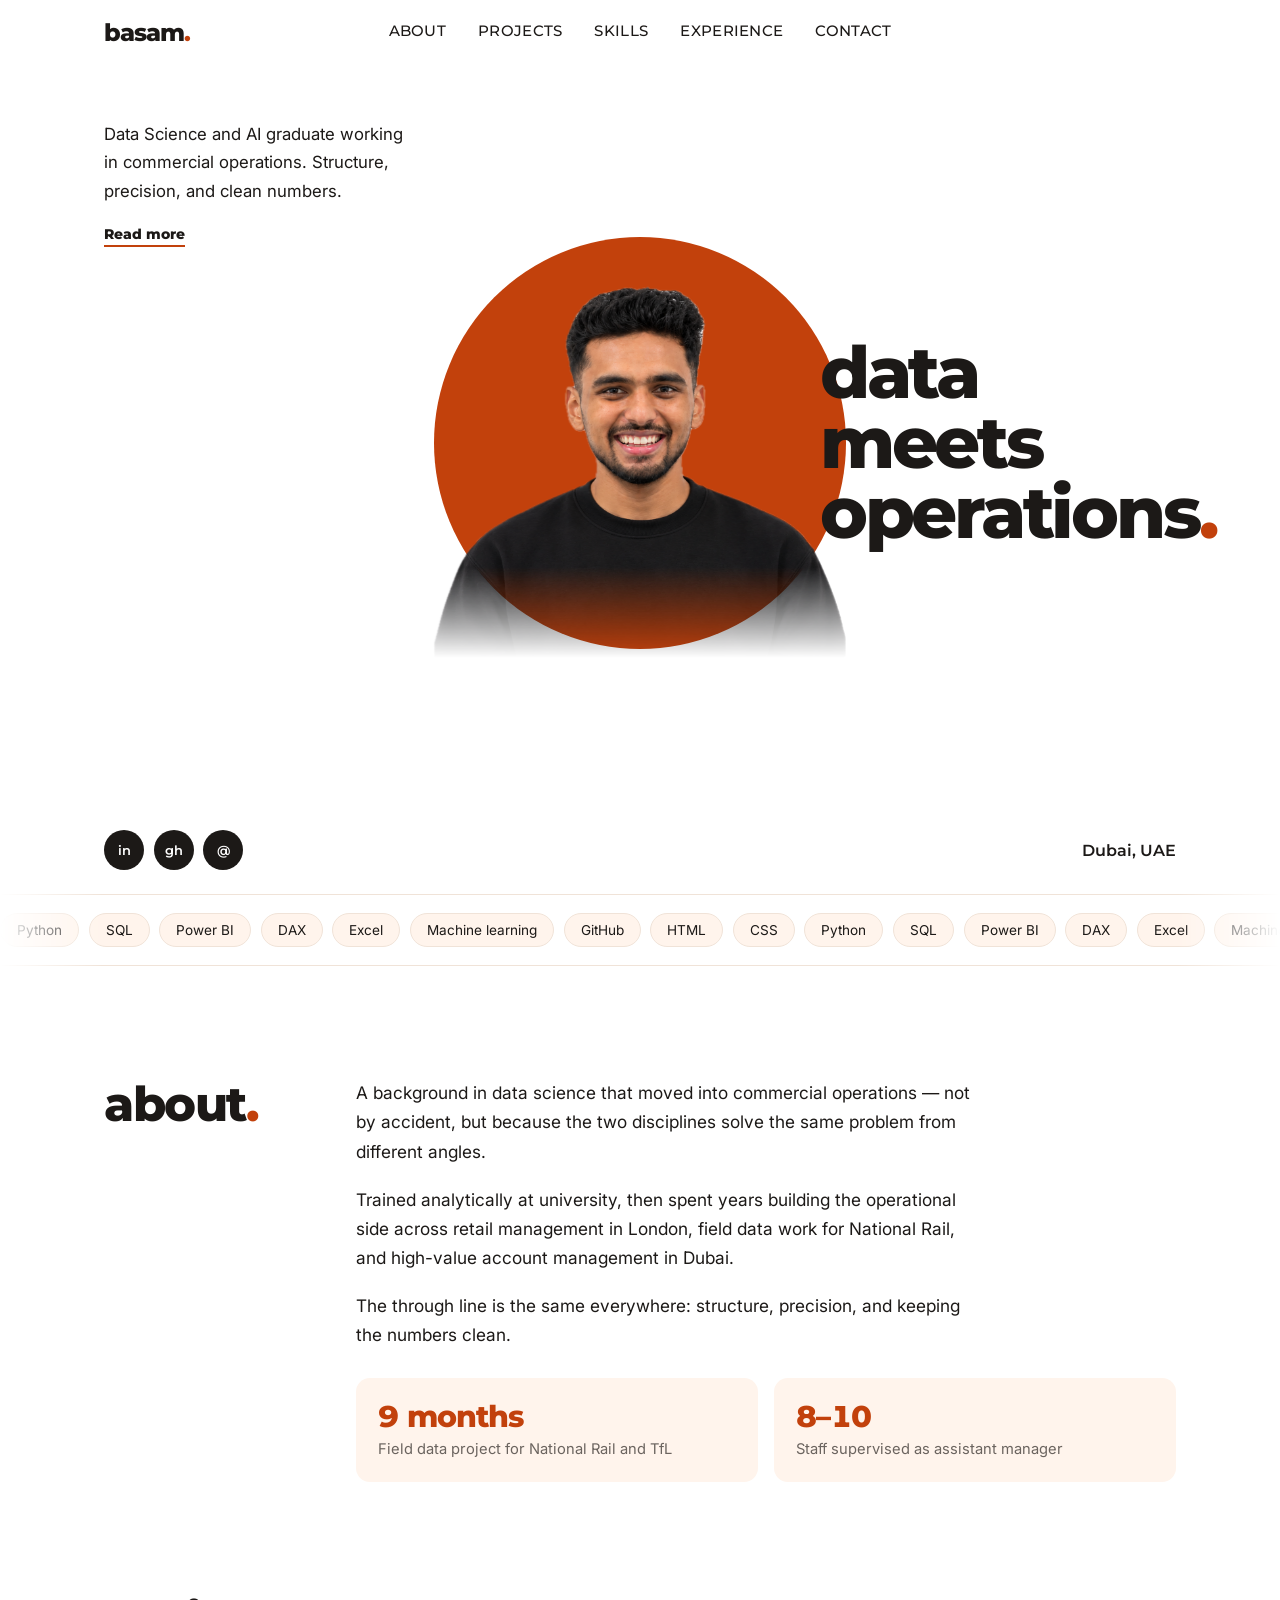
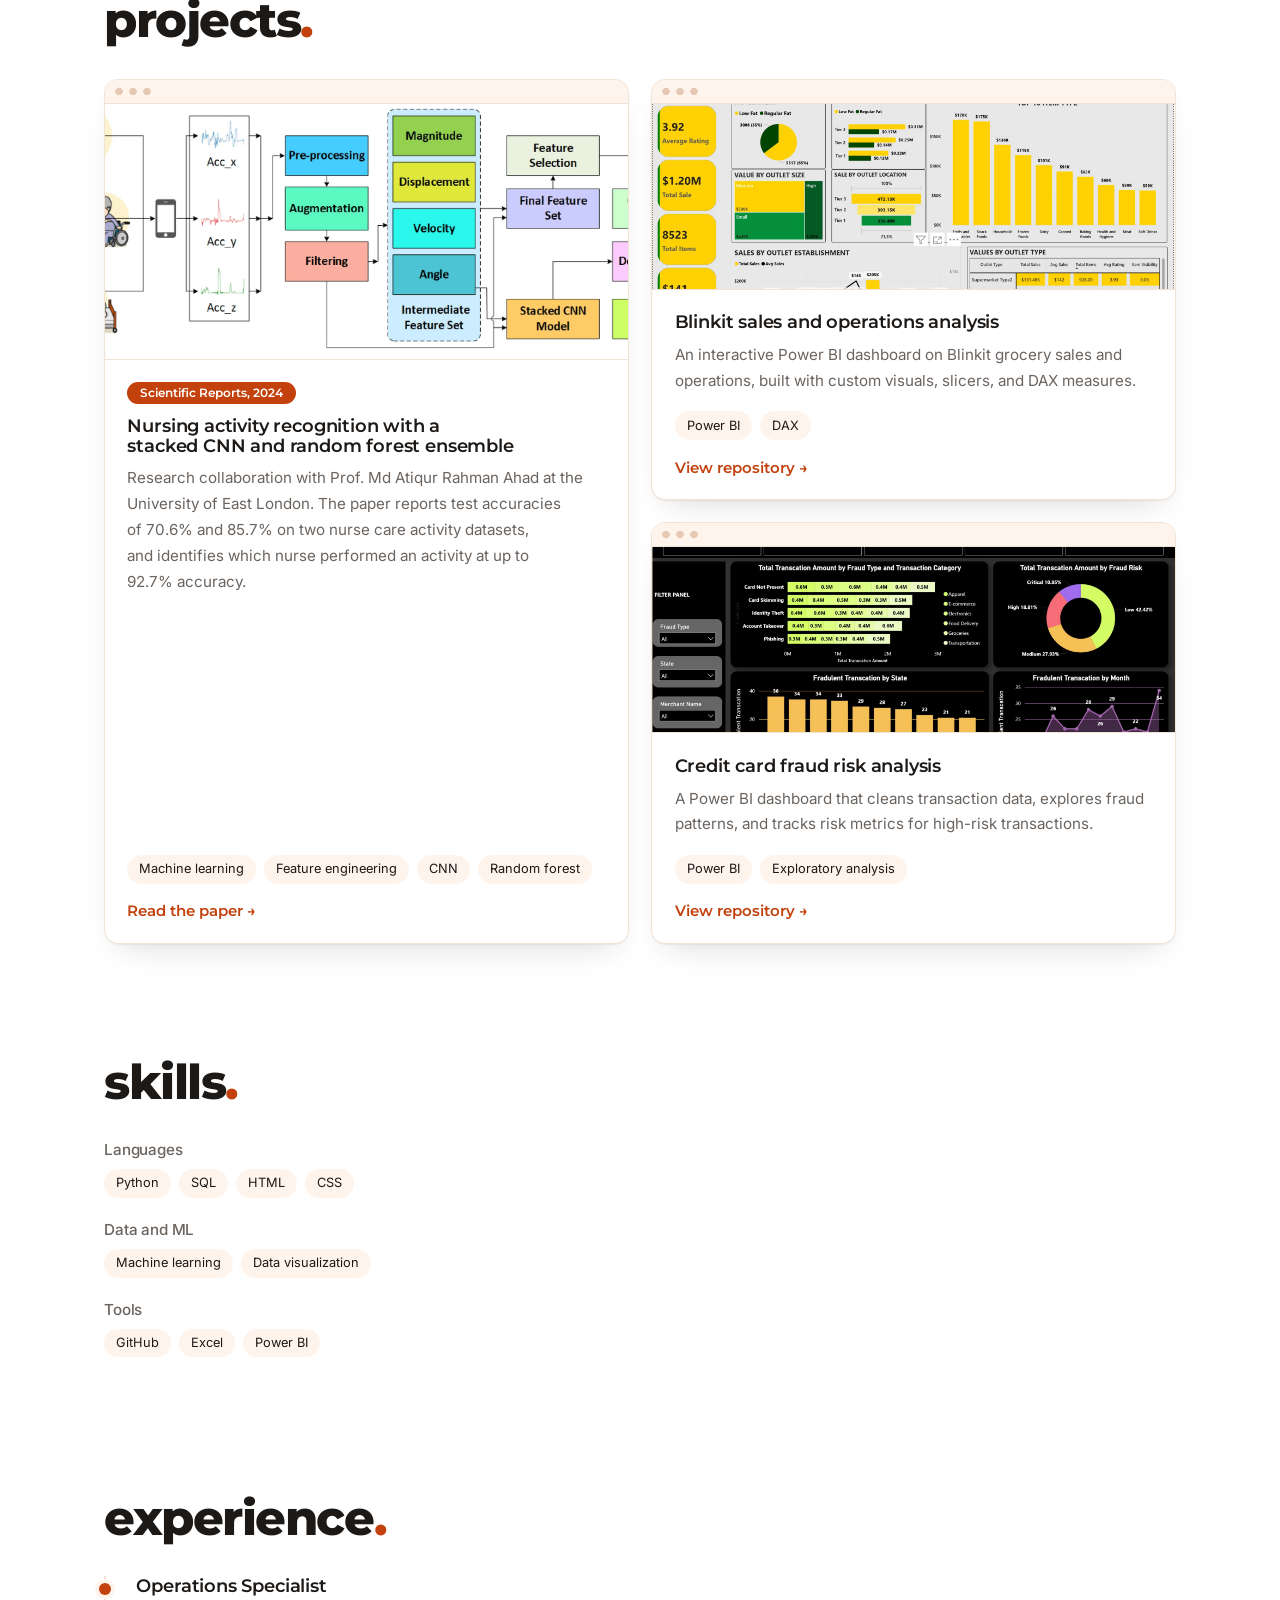
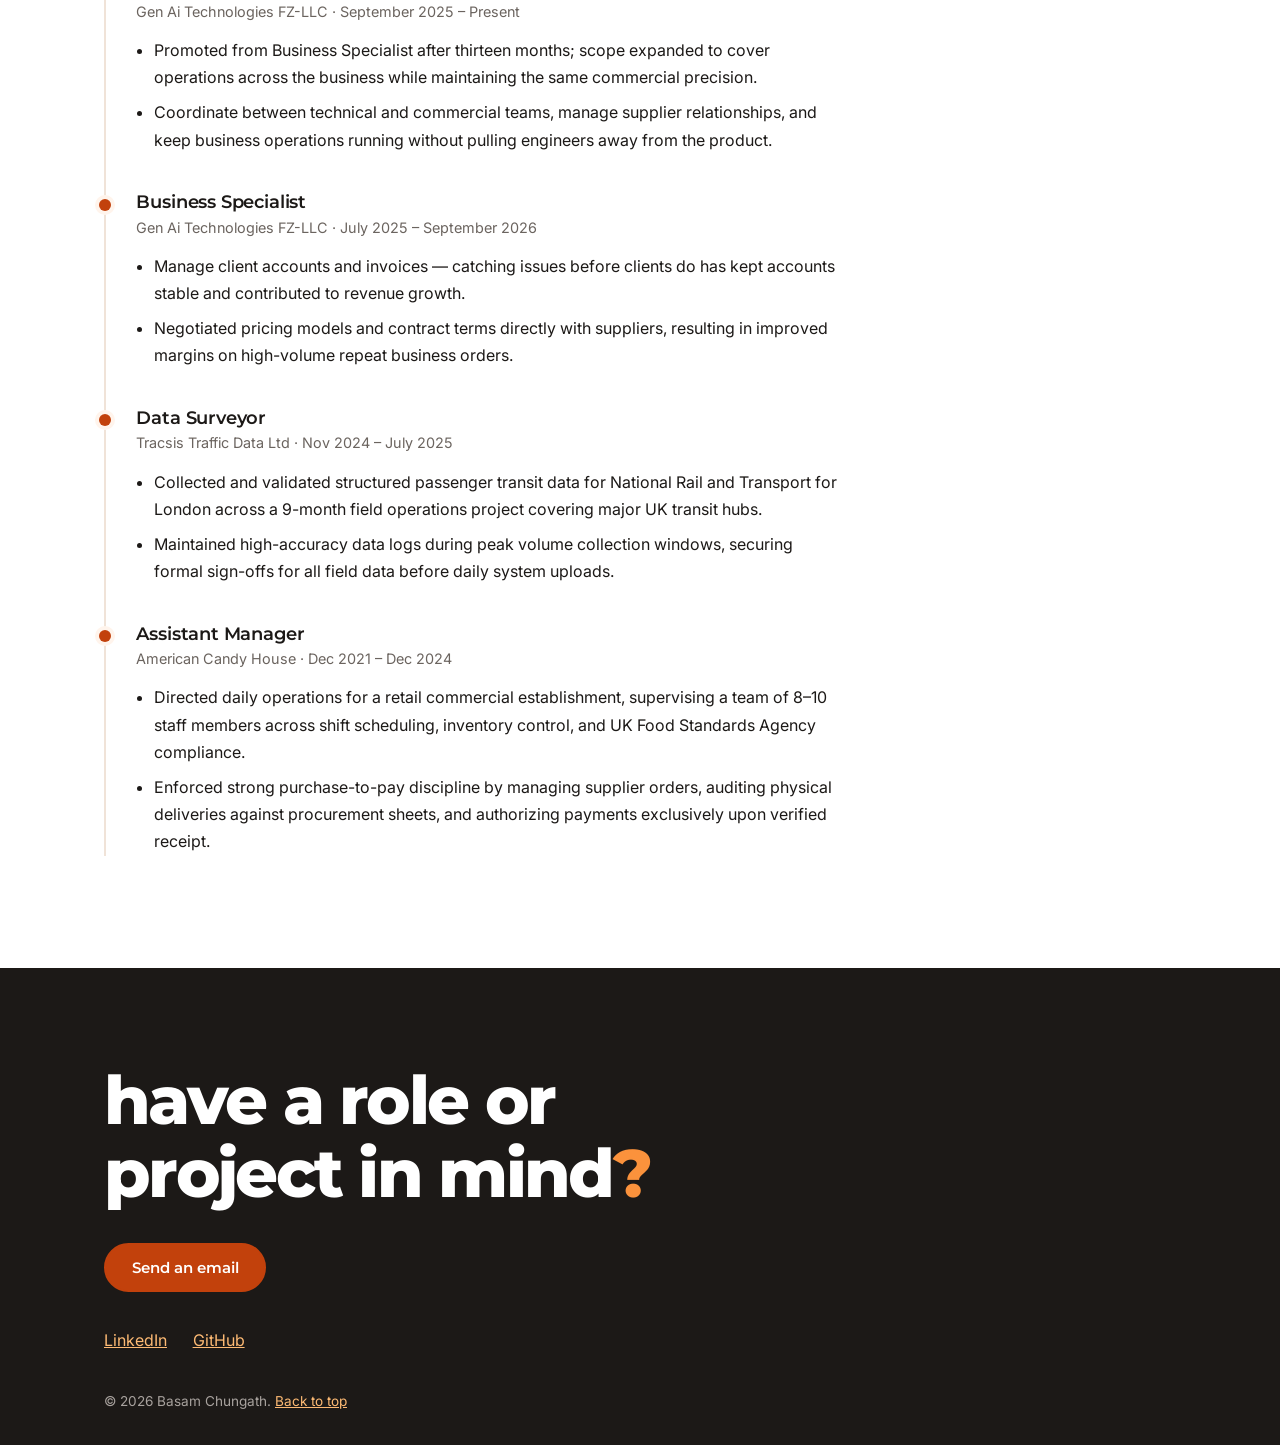
==== index.html @ 7257ae32 "Update stylesheet link from style2.css to style.css" ====
<!DOCTYPE html>
<html lang="en">
<head>
  <meta charset="UTF-8">
  <meta name="viewport" content="width=device-width, initial-scale=1.0">
  <title>Basam Chungath</title>
  <link rel="preconnect" href="https://fonts.googleapis.com">
  <link rel="preconnect" href="https://fonts.gstatic.com" crossorigin>
  <link href="https://fonts.googleapis.com/css2?family=Inter:wght@400;500&family=Montserrat:wght@500;600;800&display=swap" rel="stylesheet">
  <link rel="stylesheet" href="style.css">
</head>
<body>

  <div class="progress" aria-hidden="true"></div>

  <!-- HEADER: wordmark | centred nav | hamburger (mobile only).
       The hidden checkbox is the "menu open" switch, no JavaScript needed. -->
  <header class="nav">
    <div class="container nav-inner">
      <a class="brand" href="#top">basam<span>.</span></a>
      <input type="checkbox" id="menu" class="menu-toggle" aria-label="Toggle menu">
      <label for="menu" class="burger" aria-hidden="true"><span></span></label>
      <nav class="nav-links" aria-label="Main">
        <a href="#about">About</a>
        <a href="#projects">Projects</a>
        <a href="#skills">Skills</a>
        <a href="#experience">Experience</a>
        <a href="#contact">Contact</a>
      </nav>
    </div>
  </header>

  <main id="top">

    <!-- HERO: three columns (copy | portrait on circle | headline) + a footer row -->
    <section class="hero container">
      <div class="hero-copy rise" style="--i:3">
        <p>Data Science and AI graduate working in commercial operations. Structure, precision, and clean numbers.</p>
        <a class="read-more" href="#about">Read more</a>
      </div>

      <div class="stage">
        <div class="circle rise-scale"></div>
        <!-- Needs a PNG with a transparent background for the overlap effect.
             If your photo has a background, add class "boxed" to <figure> instead. -->
        <figure class="portrait rise" style="--i:1"><img src="basam.png" alt="Portrait of Basam Chungath"></figure>
      </div>

      <h1 class="headline rise" style="--i:2">data<br>meets<br>operations<span>.</span></h1>

      <div class="hero-foot">
        <ul class="social" aria-label="Social links">
          <li><a href="#" aria-label="LinkedIn">in</a></li>
          <li><a href="https://github.com/BAZ6335" aria-label="GitHub">gh</a></li>
          <li><a href="mailto:you@example.com" aria-label="Email">@</a></li>
        </ul>
        <p class="place">Dubai, UAE</p>
      </div>
    </section>

    <div class="strip" aria-label="Tools">
      <ul class="strip-track">
        <li>Python</li><li>SQL</li><li>Power BI</li><li>DAX</li><li>Excel</li><li>Machine learning</li><li>GitHub</li><li>HTML</li><li>CSS</li>
        <li aria-hidden="true">Python</li><li aria-hidden="true">SQL</li><li aria-hidden="true">Power BI</li><li aria-hidden="true">DAX</li><li aria-hidden="true">Excel</li><li aria-hidden="true">Machine learning</li><li aria-hidden="true">GitHub</li><li aria-hidden="true">HTML</li><li aria-hidden="true">CSS</li>
      </ul>
    </div>

    <section id="about" class="section container about">
      <h2>about</h2>
      <div>
        <div class="prose">
          <p>A background in data science that moved into commercial operations — not by accident, but because the two disciplines solve the same problem from different angles.</p>
          <p>Trained analytically at university, then spent years building the operational side across retail management in London, field data work for National Rail, and high-value account management in Dubai.</p>
          <p>The through line is the same everywhere: structure, precision, and keeping the numbers clean.</p>
        </div>
        <div class="stats">
          <div class="stat"><strong>9 months</strong><span>Field data project for National Rail and TfL</span></div>
          <div class="stat"><strong>8–10</strong><span>Staff supervised as assistant manager</span></div>
        </div>
      </div>
    </section>

    <section id="projects" class="section container">
      <h2>projects</h2>
      <div class="bento">

        <article class="card card-feature">
          <figure><img src="study.png" alt="Figure from the nursing activity recognition paper"></figure>
          <div class="card-body">
            <p class="badge">Scientific Reports, 2024</p>
            <h3>Nursing activity recognition with a stacked CNN and random forest ensemble</h3>
            <p>Research collaboration with Prof. Md Atiqur Rahman Ahad at the University of East London. The paper reports test accuracies of 70.6% and 85.7% on two nurse care activity datasets, and identifies which nurse performed an activity at up to 92.7% accuracy.</p>
            <!-- ADD YOUR ROLE HERE as one factual sentence. -->
            <ul class="tags"><li>Machine learning</li><li>Feature engineering</li><li>CNN</li><li>Random forest</li></ul>
            <a class="card-link" href="https://www.nature.com/articles/s41598-024-81228-x">Read the paper</a>
          </div>
        </article>

        <article class="card">
          <figure><img src="blinkitdata.jpeg" alt="Blinkit sales and operations dashboard in Power BI"></figure>
          <div class="card-body">
            <h3>Blinkit sales and operations analysis</h3>
            <p>An interactive Power BI dashboard on Blinkit grocery sales and operations, built with custom visuals, slicers, and DAX measures.</p>
            <!-- ADD ONE REAL FINDING here. -->
            <ul class="tags"><li>Power BI</li><li>DAX</li></ul>
            <a class="card-link" href="https://github.com/BAZ6335/Blinkit-Sales-and-Operation-Analysis">View repository</a>
          </div>
        </article>

        <article class="card">
          <figure><img src="Creditcard.jpeg" alt="Credit card fraud dashboard in Power BI"></figure>
          <div class="card-body">
            <h3>Credit card fraud risk analysis</h3>
            <p>A Power BI dashboard that cleans transaction data, explores fraud patterns, and tracks risk metrics for high-risk transactions.</p>
            <!-- ADD ONE REAL FINDING here. -->
            <ul class="tags"><li>Power BI</li><li>Exploratory analysis</li></ul>
            <a class="card-link" href="https://github.com/BAZ6335/Credit-Card-Fraud-Analysis-">View repository</a>
          </div>
        </article>

      </div>
    </section>

    <section id="skills" class="section container">
      <h2>skills</h2>
      <div class="skill-group"><h3>Languages</h3><ul class="tags"><li>Python</li><li>SQL</li><li>HTML</li><li>CSS</li></ul></div>
      <div class="skill-group"><h3>Data and ML</h3><ul class="tags"><li>Machine learning</li><li>Data visualization</li></ul></div>
      <div class="skill-group"><h3>Tools</h3><ul class="tags"><li>GitHub</li><li>Excel</li><li>Power BI</li></ul></div>
    </section>

    <section id="experience" class="section container">
      <h2>experience</h2>
      <div class="timeline">
        <article class="job">
          <h3>Operations Specialist</h3>
          <p class="job-meta">Gen Ai Technologies FZ-LLC · September 2025 – Present</p>
          <ul>
            <li>Promoted from Business Specialist after thirteen months; scope expanded to cover operations across the business while maintaining the same commercial precision.</li>
            <li>Coordinate between technical and commercial teams, manage supplier relationships, and keep business operations running without pulling engineers away from the product.</li>
          </ul>
        </article>
        <article class="job">
          <h3>Business Specialist</h3>
          <p class="job-meta">Gen Ai Technologies FZ-LLC · July 2025 – September 2026</p>
          <ul>
            <li>Manage client accounts and invoices — catching issues before clients do has kept accounts stable and contributed to revenue growth.</li>
            <li>Negotiated pricing models and contract terms directly with suppliers, resulting in improved margins on high-volume repeat business orders.</li>
          </ul>
        </article>
        <article class="job">
          <h3>Data Surveyor</h3>
          <p class="job-meta">Tracsis Traffic Data Ltd · Nov 2024 – July 2025</p>
          <ul>
            <li>Collected and validated structured passenger transit data for National Rail and Transport for London across a 9-month field operations project covering major UK transit hubs.</li>
            <li>Maintained high-accuracy data logs during peak volume collection windows, securing formal sign-offs for all field data before daily system uploads.</li>
          </ul>
        </article>
        <article class="job">
          <h3>Assistant Manager</h3>
          <p class="job-meta">American Candy House · Dec 2021 – Dec 2024</p>
          <ul>
            <li>Directed daily operations for a retail commercial establishment, supervising a team of 8–10 staff members across shift scheduling, inventory control, and UK Food Standards Agency compliance.</li>
            <li>Enforced strong purchase-to-pay discipline by managing supplier orders, auditing physical deliveries against procurement sheets, and authorizing payments exclusively upon verified receipt.</li>
          </ul>
        </article>
      </div>
    </section>

  </main>

  <footer id="contact" class="footer">
    <div class="container">
      <h2 class="cta">have a role or project in mind<span>?</span></h2>
      <a class="btn btn-filled" href="mailto:you@example.com">Send an email</a>
      <ul class="contact-links">
        <li><a href="#">LinkedIn</a></li>
        <li><a href="https://github.com/BAZ6335">GitHub</a></li>
      </ul>
      <p class="copyright">© 2026 Basam Chungath. <a href="#top">Back to top</a></p>
    </div>
  </footer>

</body>
</html>
---- style.css ----
/* ============ 1. TOKENS: burnt orange + white + ink ============ */
:root {
  --bg: #FFFFFF;
  --tint: #FFF4EC;            /* soft orange wash for stat cards, frames */
  --text: #1C1917;
  --muted: #6B645F;
  --accent: #C2410C;          /* burnt orange */
  --accent-dark: #9A3412;
  --line: #F0E3D8;

  --font-display: "Montserrat", system-ui, sans-serif;
  --font-body: "Inter", system-ui, sans-serif;
  --radius: 14px;
  --width: 1120px;
  --section: clamp(4rem, 9vw, 7rem);

  /* Two-layer warm shadow: a tight contact shadow + a soft far one, both
     tinted with the ink colour instead of pure black. */
  --shadow: 0 1px 2px rgb(28 25 23 / .06), 0 16px 30px -16px rgb(28 25 23 / .18);
}

/* ============ 2. BASE ============ */
*, *::before, *::after { box-sizing: border-box; }
html { scroll-behavior: smooth; scrollbar-color: var(--accent) var(--bg); accent-color: var(--accent); }
body { margin: 0; background: var(--bg); color: var(--text); font: 1rem/1.7 var(--font-body); -webkit-font-smoothing: antialiased; }
::selection { background: var(--accent); color: #fff; }
img { max-width: 100%; display: block; }
a { color: var(--accent); }
a:hover { color: var(--accent-dark); }
:focus-visible { outline: 2px solid var(--accent); outline-offset: 3px; }
h1, h2, h3 { font-family: var(--font-display); line-height: 1.1; margin: 0; text-wrap: balance; }
p { text-wrap: pretty; }
.container { width: 100%; max-width: var(--width); margin: 0 auto; padding: 0 1.5rem; }
.section { padding-top: var(--section); scroll-margin-top: 60px; }

/* Section titles echo the wordmark: lowercase, heavy, orange full stop */
h2 { font-size: clamp(2rem, 4.5vw, 3rem); font-weight: 800; letter-spacing: -0.03em; text-transform: lowercase; }
h2::after { content: "."; color: var(--accent); }
.section > h2 { margin-bottom: 2rem; }
h3 { font-size: 1.1rem; font-weight: 600; letter-spacing: -0.01em; }

/* ============ 3. HEADER ============ */
.nav { position: sticky; top: 0; z-index: 30; background: rgb(255 255 255 / .9); backdrop-filter: blur(10px); }
.nav-inner { display: grid; grid-template-columns: 1fr auto 1fr; align-items: center; padding-top: 1.1rem; padding-bottom: 1.1rem; }
.brand { font: 800 1.5rem var(--font-display); letter-spacing: -0.04em; color: var(--text); text-decoration: none; justify-self: start; }
.brand span { color: var(--accent); }
.nav-links { grid-column: 2; display: flex; gap: 2rem; }
.nav-links a {
  font: 500 0.95rem var(--font-display); text-transform: uppercase; letter-spacing: 0.02em;
  color: var(--text); text-decoration: none; padding-bottom: 3px;
  /* underline that draws in: a 0-width background grows to 100% on hover */
  background: linear-gradient(var(--accent), var(--accent)) 0 100% / 0 2px no-repeat;
  transition: background-size 0.3s ease, color 0.2s;
}
.nav-links a:hover { background-size: 100% 2px; color: var(--accent); }
.menu-toggle { position: absolute; opacity: 0; pointer-events: none; }
.burger { display: none; justify-self: end; grid-column: 3; width: 28px; height: 20px; cursor: pointer; position: relative; }
.burger span, .burger::before, .burger::after { content: ""; position: absolute; left: 0; width: 100%; height: 3px; background: var(--text); border-radius: 2px; transition: transform 0.25s, opacity 0.25s; }
.burger span { top: 8.5px; } .burger::before { top: 0; } .burger::after { bottom: 0; }
.menu-toggle:checked ~ .burger span { opacity: 0; }
.menu-toggle:checked ~ .burger::before { transform: translateY(8.5px) rotate(45deg); }
.menu-toggle:checked ~ .burger::after { transform: translateY(-8.5px) rotate(-45deg); }
.menu-toggle:focus-visible ~ .burger { outline: 2px solid var(--accent); outline-offset: 4px; }

/* Scroll progress bar (scroll-driven animation, guarded for older browsers) */
.progress { position: fixed; inset: 0 0 auto 0; height: 3px; z-index: 40; background: var(--accent); transform: scaleX(0); transform-origin: left; }
@supports (animation-timeline: scroll()) { .progress { animation: grow linear both; animation-timeline: scroll(root); } }
@keyframes grow { to { transform: scaleX(1); } }

/* ============ 4. HERO (the reference layout) ============ */
.hero {
  display: grid;
  grid-template-columns: minmax(0, 1fr) minmax(0, 1.25fr) minmax(0, 1fr);
  grid-template-rows: 1fr auto;
  align-items: center;
  min-height: calc(100svh - 70px);
  padding-top: 1rem; padding-bottom: 1.5rem;
}
.hero-copy { max-width: 30ch; align-self: start; margin-top: 12%; }
.hero-copy p { margin: 0 0 0.9rem; font-size: 1.05rem; }
.read-more { font: 800 0.9rem var(--font-display); color: var(--text); text-decoration: none; border-bottom: 2px solid var(--accent); padding-bottom: 2px; }
.read-more:hover { color: var(--accent); }

/* The stage holds circle + portrait. aspect-ratio:1 keeps it a perfect square. */
.stage { position: relative; width: 100%; aspect-ratio: 1; align-self: center; z-index: 1; }
.circle { position: absolute; inset: 0; border-radius: 50%; background: var(--accent); }
.portrait { position: absolute; z-index: 3; margin: 0; bottom: -2%; left: 50%; translate: -50% 0; height: 100%; }
.portrait img {
  height: 100%; width: auto; max-width: none; object-fit: contain; object-position: bottom;
  /* fades the flat cut at the shoulders into the page */
  -webkit-mask-image: linear-gradient(#000 78%, transparent);
  mask-image: linear-gradient(#000 78%, transparent);
}
/* Fallback if the photo is not a cut-out: crop it inside the circle instead */
.portrait.boxed { inset: 0; translate: none; height: 100%; bottom: auto; left: 0; border-radius: 50%; overflow: hidden; }
.portrait.boxed img { width: 100%; height: 100%; object-fit: cover; }

/* The headline sits in the third column but is pulled left (negative margin)
   so it overlaps the circle edge, exactly like the reference. */
.headline {
  position: relative; z-index: 2; margin-left: -8%;
  font-size: clamp(2.2rem, 5.6vw, 5.2rem); font-weight: 800; line-height: 0.98;
  letter-spacing: -0.045em; text-transform: lowercase;
}
.headline span { color: var(--accent); }

.hero-foot { grid-column: 1 / -1; display: flex; justify-content: space-between; align-items: center; padding-top: 1.5rem; }
.social { display: flex; gap: 0.6rem; list-style: none; margin: 0; padding: 0; }
.social a {
  display: grid; place-items: center; width: 40px; height: 40px; border-radius: 50%;
  background: var(--text); color: #fff; text-decoration: none; font: 600 0.8rem var(--font-display);
  transition: background 0.2s, transform 0.2s;
}
.social a:hover { background: var(--accent); color: #fff; transform: translateY(-3px); }
.place { margin: 0; font: 600 1rem var(--font-display); }

/* Load sequence: each .rise element fades up in order via --i */
@media (prefers-reduced-motion: no-preference) {
  .rise { animation: rise 0.8s cubic-bezier(.2,.7,.2,1) both; animation-delay: calc(var(--i, 0) * 140ms); }
  .rise-scale { animation: pop 0.9s cubic-bezier(.2,.7,.2,1) both; }
}
@keyframes rise { from { opacity: 0; translate: 0 22px; } to { opacity: 1; translate: 0 0; } }
@keyframes pop { from { opacity: 0; scale: 0.85; } to { opacity: 1; scale: 1; } }
/* The portrait keeps its own centring (translate), so it needs a variant */
.portrait.rise { animation-name: rise-portrait; }
.portrait.boxed.rise { animation-name: rise; }   /* boxed mode is not centred with translate */
@keyframes rise-portrait { from { opacity: 0; translate: -50% 28px; } to { opacity: 1; translate: -50% 0; } }
/* Depth on scroll: circle and portrait drift at different speeds */
@supports (animation-timeline: scroll()) {
  @media (prefers-reduced-motion: no-preference) {
    .circle { animation: pop 0.9s both, drift-slow linear both; animation-timeline: auto, scroll(root); animation-range: normal, 0 70vh; }
  }
}
@keyframes drift-slow { to { transform: translateY(60px) scale(0.94); } }

/* ============ 5. BUTTONS ============ */
.btn { display: inline-block; padding: 0.8rem 1.6rem; border-radius: 999px; border: 2px solid var(--accent); font: 600 0.95rem var(--font-display); text-decoration: none; transition: background 0.2s, color 0.2s, transform 0.15s; }
.btn:active { transform: translateY(1px); }
.btn-filled { background: var(--accent); color: #fff; }
.btn-filled:hover { background: var(--accent-dark); border-color: var(--accent-dark); color: #fff; }

/* ============ 6. TOOLS STRIP ============ */
.strip { overflow: hidden; border-block: 1px solid var(--line); padding: 1.1rem 0; mask-image: linear-gradient(90deg, transparent, #000 8%, #000 92%, transparent); }
.strip-track { display: flex; gap: 0.6rem; width: max-content; margin: 0; padding: 0; list-style: none; }
.strip-track li { white-space: nowrap; font-size: 0.85rem; padding: 0.3rem 1rem; border: 1px solid var(--line); border-radius: 999px; background: var(--tint); }
@media (prefers-reduced-motion: no-preference) {
  .strip-track { animation: marquee 32s linear infinite; }
  .strip:hover .strip-track { animation-play-state: paused; }
}
@keyframes marquee { to { transform: translateX(calc(-50% - 0.3rem)); } }

/* ============ 7. ABOUT ============ */
.about { display: grid; grid-template-columns: 220px minmax(0, 1fr); gap: 2rem; }
.about > h2 { position: sticky; top: 90px; align-self: start; margin: 0; }
.prose { max-width: 62ch; }
.prose p { margin: 0 0 1.15rem; font-size: 1.08rem; }
.stats { display: flex; gap: 1rem; flex-wrap: wrap; margin-top: 1.75rem; }
.stat { flex: 1 1 210px; background: var(--tint); border-radius: var(--radius); padding: 1.25rem 1.4rem; }
.stat strong { display: block; font: 800 1.9rem var(--font-display); letter-spacing: -0.03em; color: var(--accent); font-variant-numeric: tabular-nums; }
.stat span { color: var(--muted); font-size: 0.92rem; }

/* ============ 8. PROJECTS ============ */
.bento { display: grid; grid-template-columns: repeat(2, minmax(0, 1fr)); gap: 1.4rem; perspective: 1100px; }
.card-feature { grid-row: span 2; }
.card {
  background: #fff; border: 1px solid var(--line); border-radius: var(--radius); overflow: hidden; box-shadow: var(--shadow);
  display: flex; flex-direction: column;
  transition: transform 0.4s cubic-bezier(.2,.7,.2,1), box-shadow 0.4s;
}
/* perspective on .bento makes this rotation read as real depth */
.card:hover { transform: translateY(-6px) rotateX(3deg) rotateY(-4deg); box-shadow: 0 1px 2px rgb(28 25 23 / .06), 0 30px 44px -20px rgb(194 65 12 / .3); }

/* Browser-style frame: a thin bar with three dots makes screenshots look like software */
.card figure { margin: 0; height: 210px; display: flex; flex-direction: column; overflow: hidden; border-bottom: 1px solid var(--line); }
.card-feature figure { height: 280px; }
.card figure::before {
  content: ""; flex: none; height: 24px; background-color: var(--tint); border-bottom: 1px solid var(--line);
  background-image: radial-gradient(circle at 14px 50%, #E6C9B4 3.5px, transparent 4px), radial-gradient(circle at 28px 50%, #E6C9B4 3.5px, transparent 4px), radial-gradient(circle at 42px 50%, #E6C9B4 3.5px, transparent 4px);
}
.card img { flex: 1; min-height: 0; width: 100%; object-fit: cover; transition: transform 0.5s ease; }
.card:hover img { transform: scale(1.04); }
.card-body { padding: 1.4rem; display: flex; flex-direction: column; flex: 1; }
.card-body p { color: var(--muted); font-size: 0.95rem; margin: 0.65rem 0 1.1rem; }
.card-body .tags { margin-top: auto; }
.card-body p.badge { align-self: flex-start; margin: 0 0 0.8rem; padding: 0.2rem 0.8rem; border-radius: 999px; background: var(--accent); color: #fff; font: 600 0.78rem var(--font-display); }
.card-link { font: 600 0.95rem var(--font-display); text-decoration: none; }
.card-link::after { content: " →"; transition: margin 0.2s; }
.card-link:hover::after { margin-left: 4px; }

/* ============ 9. TAGS + SKILLS ============ */
.tags { list-style: none; margin: 0 0 1.1rem; padding: 0; display: flex; flex-wrap: wrap; gap: 0.5rem; }
.tags li { font-size: 0.8rem; padding: 0.22rem 0.75rem; border-radius: 999px; background: var(--tint); transition: background 0.2s, color 0.2s; }
.tags li:hover { background: var(--accent); color: #fff; }
.skill-group { margin-bottom: 1.4rem; }
.skill-group h3 { font: 500 0.95rem var(--font-body); color: var(--muted); margin-bottom: 0.6rem; }
.skill-group .tags { margin: 0; }
/* :has() dims sibling tags while one group is hovered */
.skill-group:has(.tags li:hover) .tags li:not(:hover) { opacity: 0.45; }

/* ============ 10. TIMELINE ============ */
.timeline { border-left: 2px solid var(--line); padding-left: 1.9rem; max-width: 74ch; }
.job { position: relative; margin-bottom: 2.4rem; }
.job::before { content: ""; position: absolute; left: calc(-1.9rem - 7px); top: 0.4rem; width: 12px; height: 12px; border-radius: 50%; background: var(--accent); box-shadow: 0 0 0 4px var(--tint); }
.job-meta { margin: 0.25rem 0 0.8rem; color: var(--muted); font-size: 0.9rem; }
.job ul { margin: 0; padding-left: 1.1rem; }
.job li { margin-bottom: 0.5rem; }
@supports (animation-timeline: view()) {
  @media (prefers-reduced-motion: no-preference) {
    .job { animation: rise linear both; animation-timeline: view(); animation-range: entry 0% entry 35%; }
  }
}

/* ============ 11. FOOTER: one dark band for contrast ============ */
.footer { margin-top: var(--section); padding: clamp(3.5rem, 8vw, 6rem) 0 2rem; background: var(--text); color: #fff; scroll-margin-top: 60px; }
.footer .cta { font-size: clamp(2.2rem, 6vw, 4.2rem); max-width: 14ch; margin-bottom: 2rem; letter-spacing: -0.04em; }
.footer .cta::after { content: none; }
.footer .cta span { color: #FB923C; }                 /* lighter orange: readable on dark */
.footer .btn-filled { background: var(--accent); }
.footer a:not(.btn) { color: #FDBA74; }
.footer a:not(.btn):hover { color: #fff; }
.contact-links { list-style: none; padding: 0; margin: 2.2rem 0; display: flex; gap: 1.6rem; flex-wrap: wrap; }
.copyright { margin: 0; color: #A8A29E; font-size: 0.85rem; }

/* ============ 12. TABLET + MOBILE ============ */
@media (max-width: 900px) {
  .nav-inner { grid-template-columns: 1fr auto; }
  .burger { display: block; }
  .nav-links {
    display: none; position: absolute; top: 100%; left: 0; right: 0; flex-direction: column; gap: 0;
    background: #fff; border-bottom: 1px solid var(--line); padding: 0.5rem 1.5rem 1rem;
  }
  .nav-links a { padding: 0.8rem 0; background: none; }
  .menu-toggle:checked ~ .nav-links { display: flex; }

  .hero { grid-template-columns: 1fr; grid-template-rows: auto; min-height: 0; gap: 1.5rem; padding-top: 1rem; }
  .stage { width: min(78vw, 420px); margin: 1rem auto 3rem; order: 1; }
  .headline { margin: 0; order: 2; text-align: left; font-size: clamp(2.6rem, 13vw, 4.5rem); }
  .hero-copy { order: 3; margin: 0; max-width: 40ch; }
  .hero-foot { order: 4; }
  .about { grid-template-columns: 1fr; gap: 1rem; }
  .about > h2 { position: static; margin-bottom: 1rem; }
  .bento { grid-template-columns: 1fr; }
  .card-feature { grid-row: auto; }
}
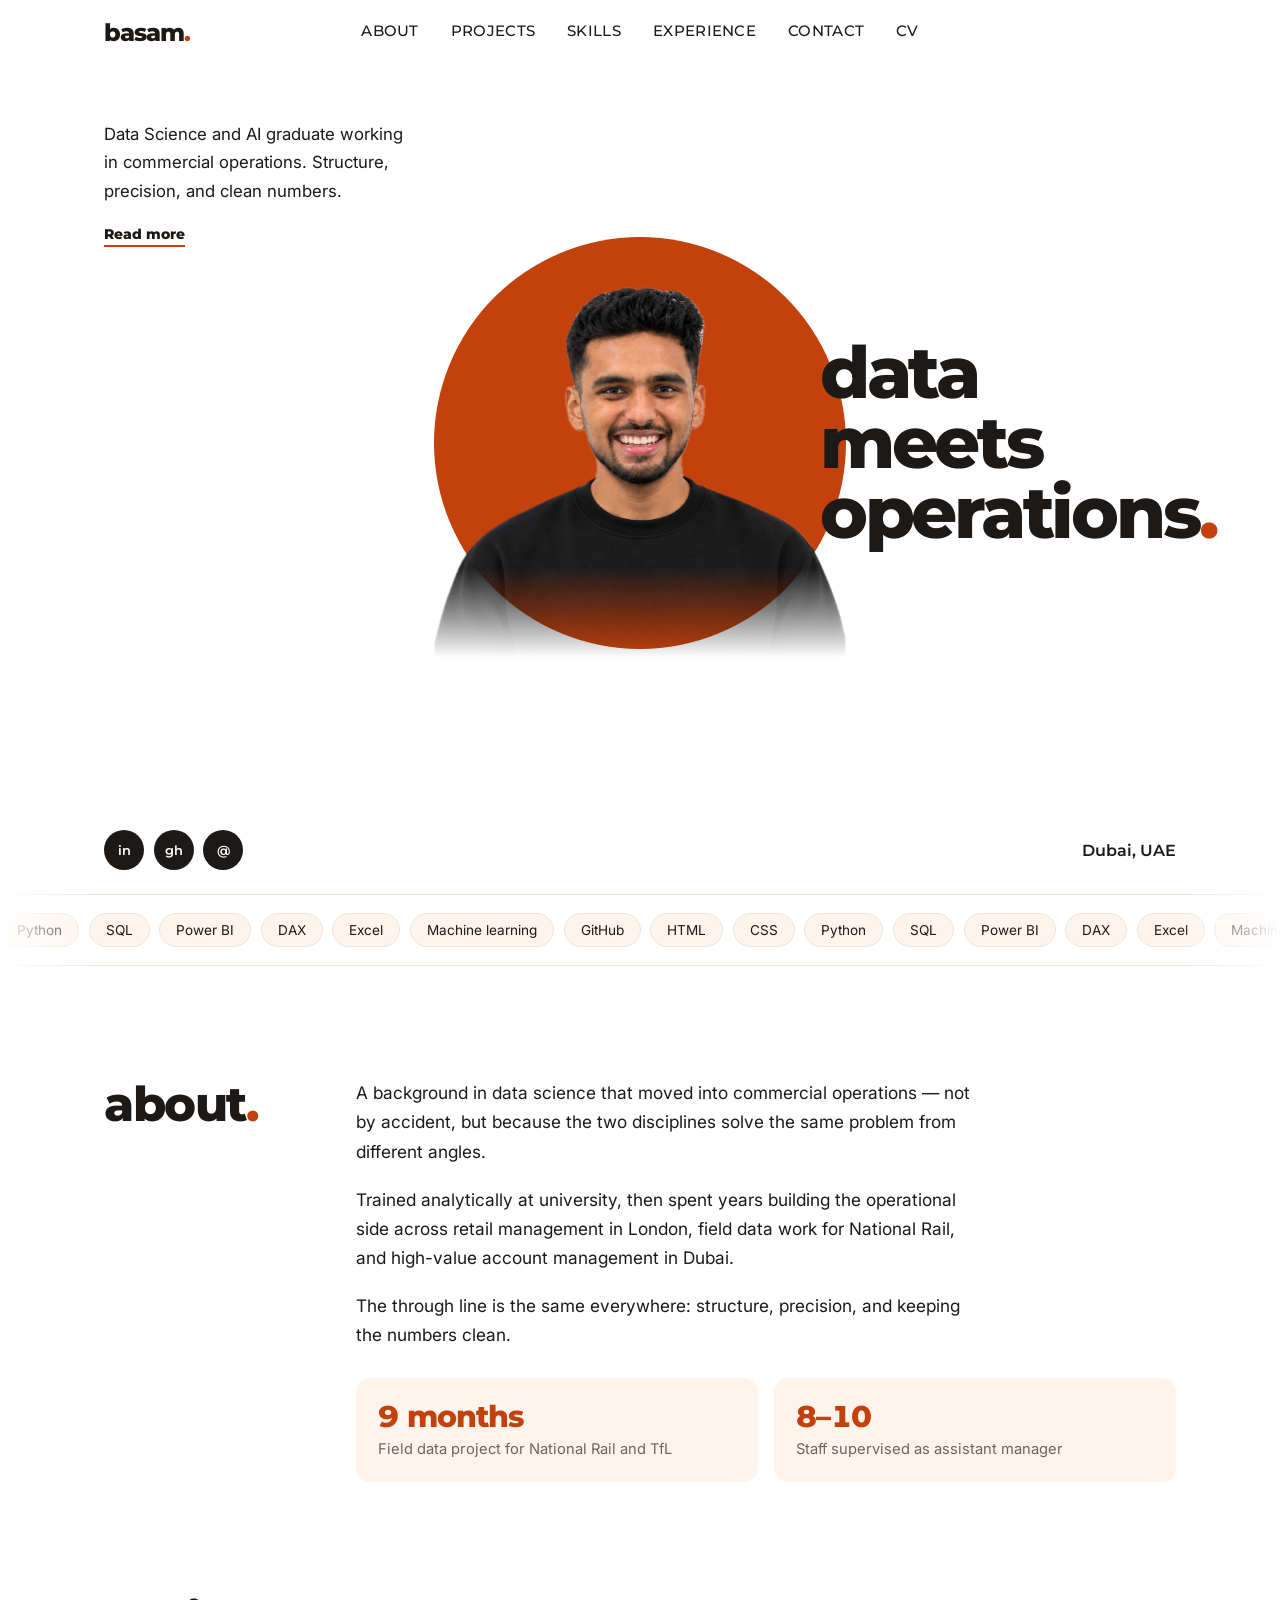
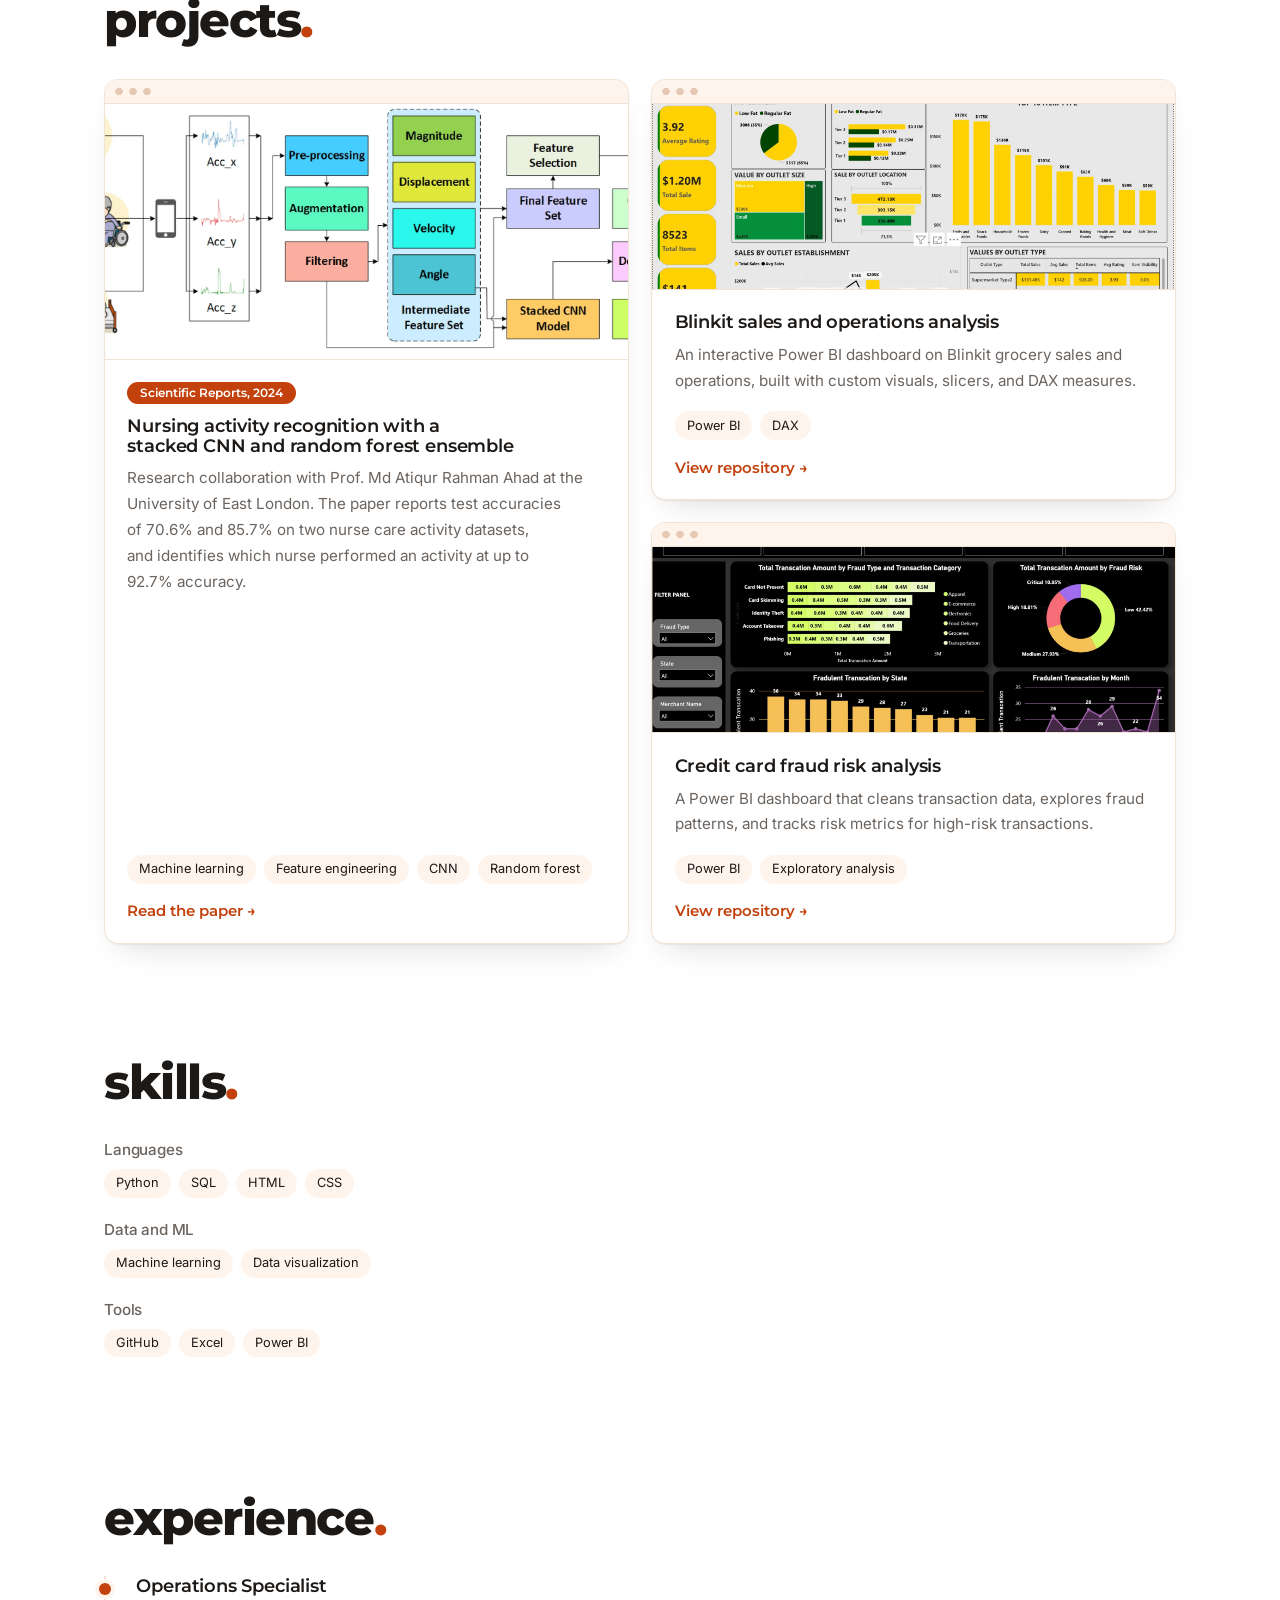
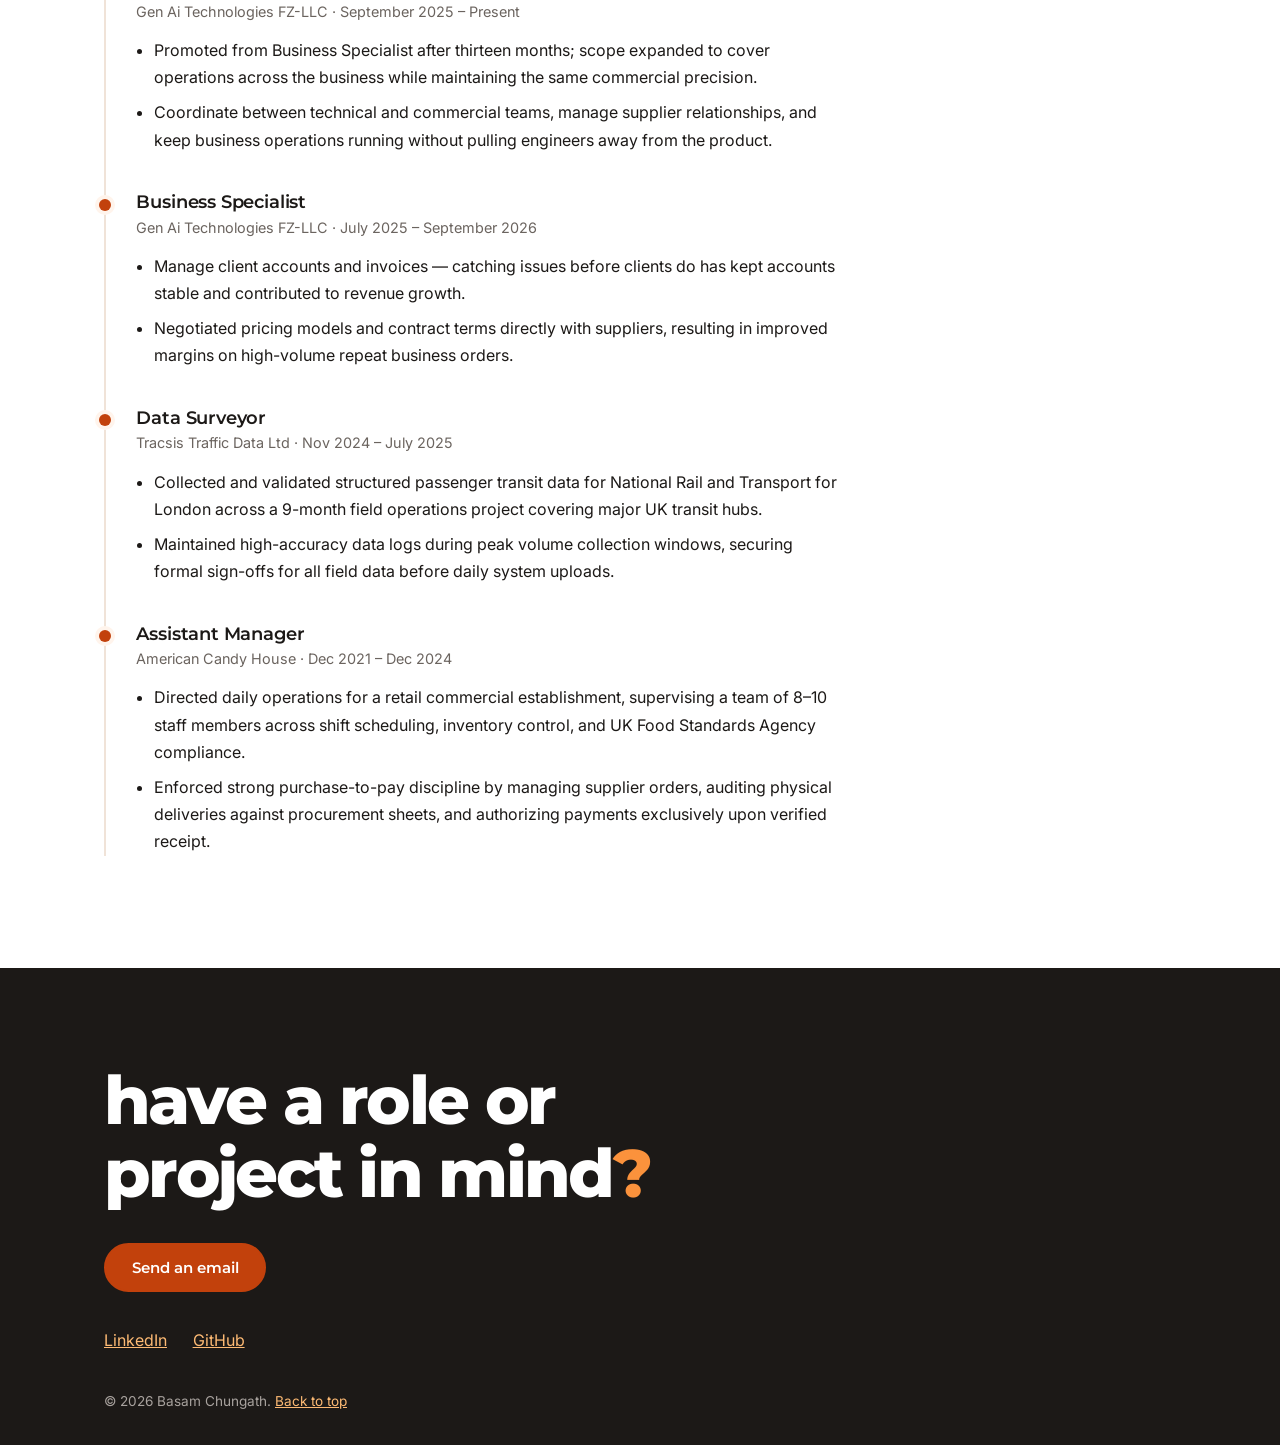
==== commit 7b1d0a34: "Add CV link to navigation menu" ====
--- a/index.html
+++ b/index.html
@@ -26,6 +26,7 @@
         <a href="#skills">Skills</a>
         <a href="#experience">Experience</a>
         <a href="#contact">Contact</a>
+        <a href="cv.pdf">CV</a>
       </nav>
     </div>
   </header>
@@ -50,9 +51,9 @@
 
       <div class="hero-foot">
         <ul class="social" aria-label="Social links">
-          <li><a href="#" aria-label="LinkedIn">in</a></li>
+          <li><a href="https://linkedin.com/in/basamchungath/?isSelfProfile=true" aria-label="LinkedIn">in</a></li>
           <li><a href="https://github.com/BAZ6335" aria-label="GitHub">gh</a></li>
-          <li><a href="mailto:you@example.com" aria-label="Email">@</a></li>
+          <li><a href="mailto:basamchungath@gmail.com" aria-label="Email">@</a></li>
         </ul>
         <p class="place">Dubai, UAE</p>
       </div>
@@ -171,9 +172,9 @@
   <footer id="contact" class="footer">
     <div class="container">
       <h2 class="cta">have a role or project in mind<span>?</span></h2>
-      <a class="btn btn-filled" href="mailto:you@example.com">Send an email</a>
+      <a class="btn btn-filled" href="mailto:mailto:basamchungath@gmail.com">Send an email</a>
       <ul class="contact-links">
-        <li><a href="#">LinkedIn</a></li>
+        <li><a href="https://linkedin.com/in/basamchungath">LinkedIn</a></li>
         <li><a href="https://github.com/BAZ6335">GitHub</a></li>
       </ul>
       <p class="copyright">© 2026 Basam Chungath. <a href="#top">Back to top</a></p>
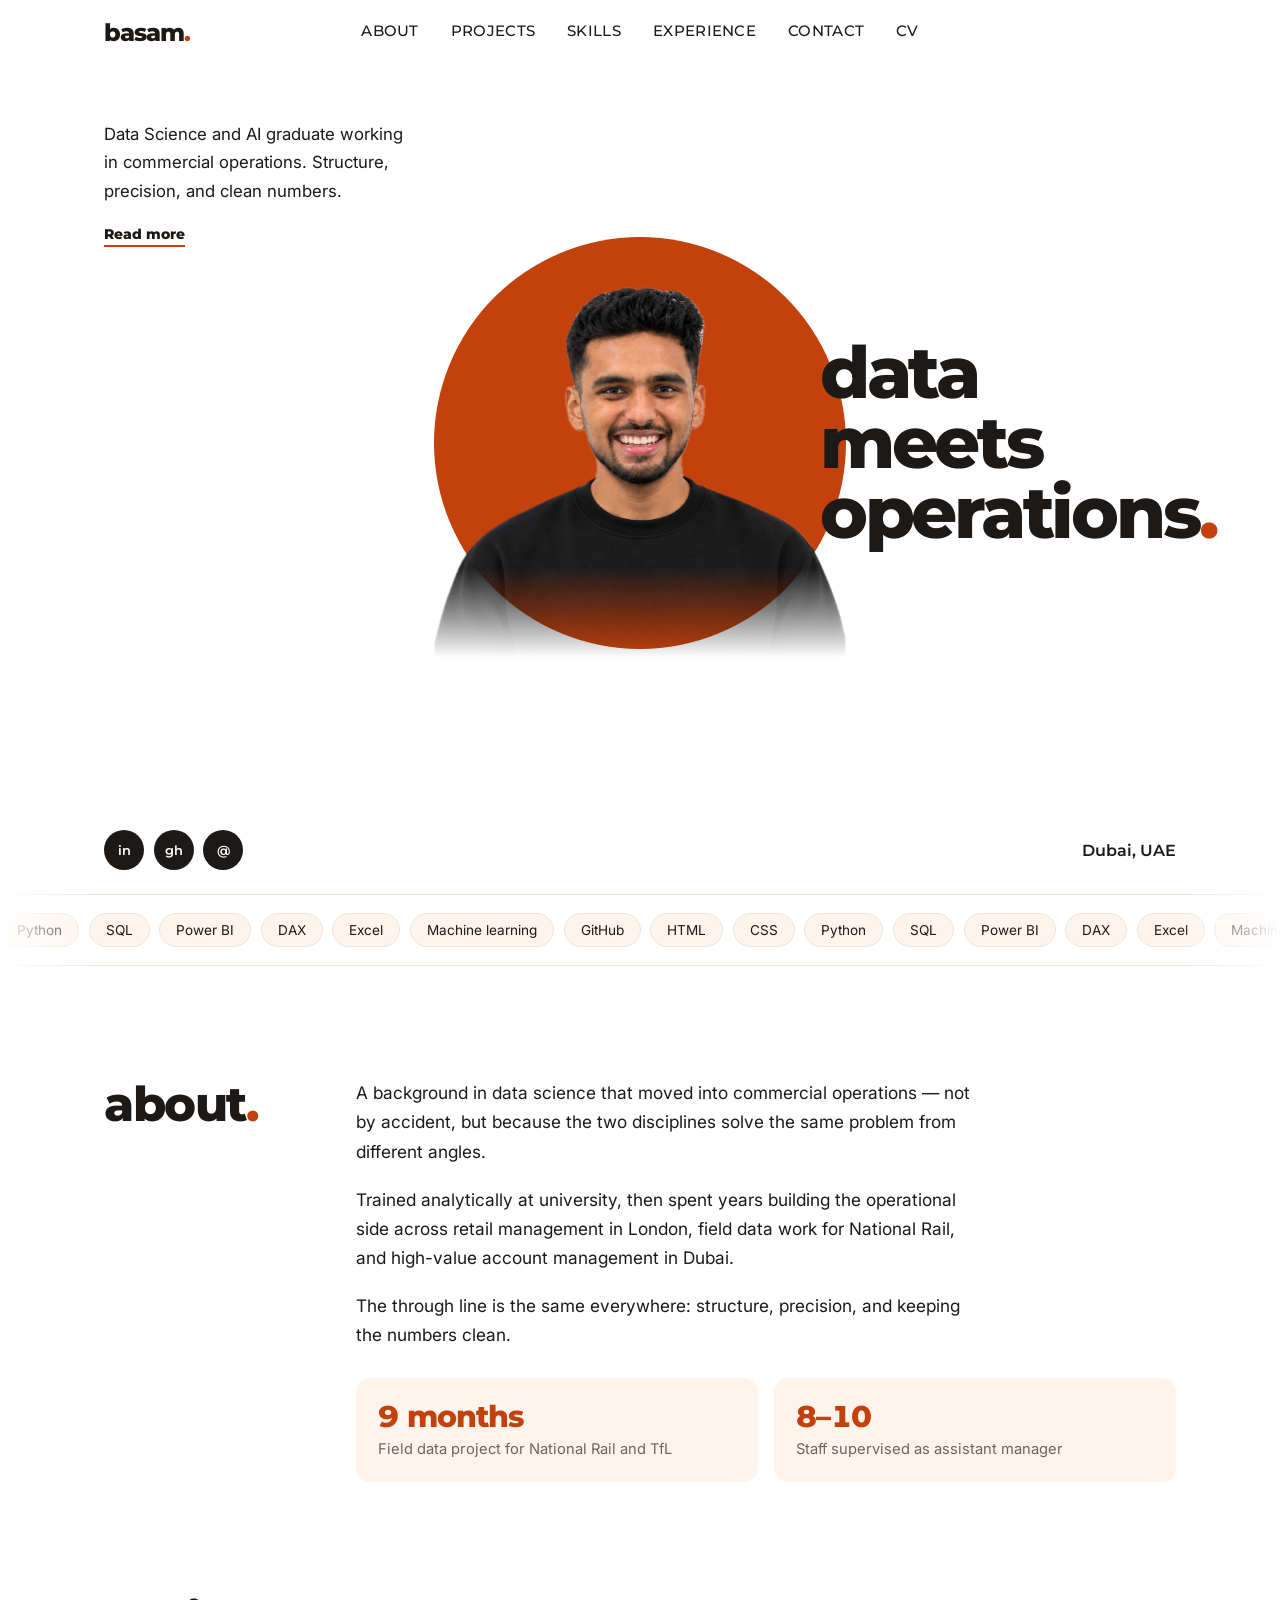
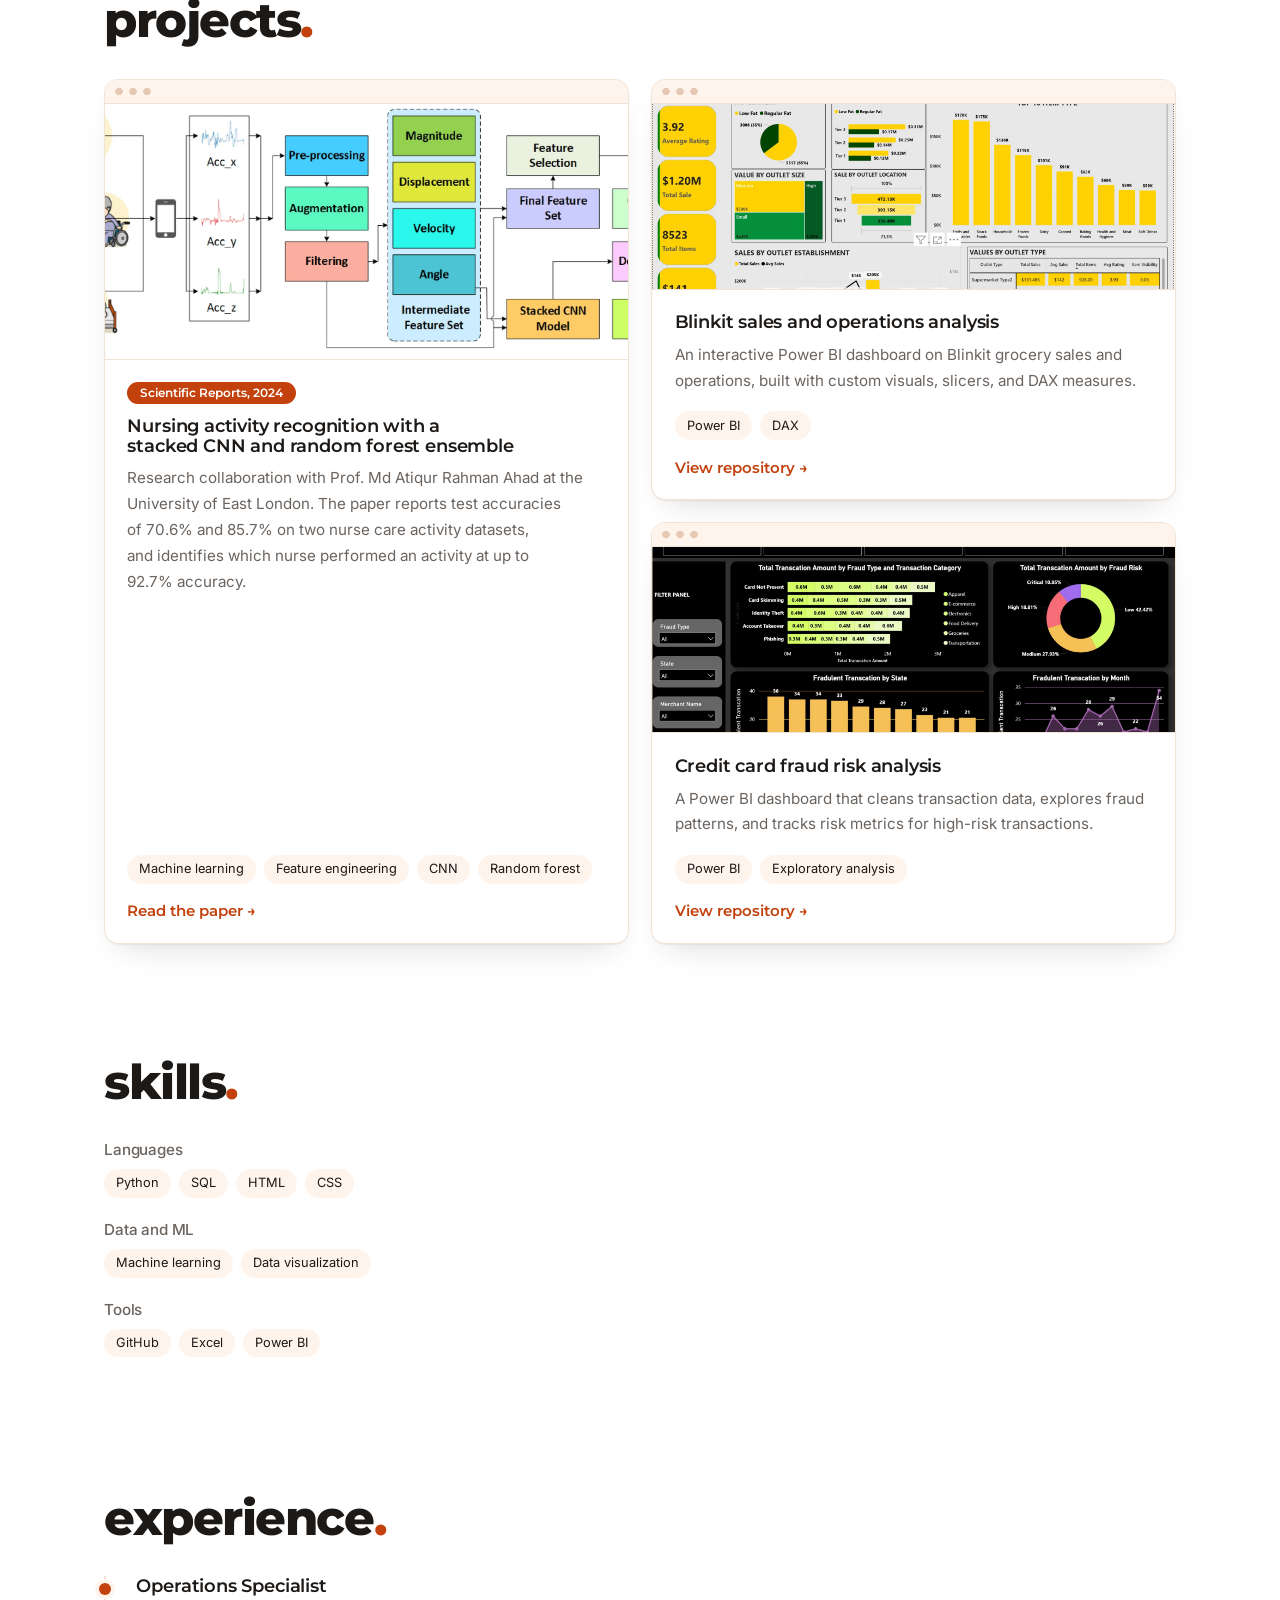
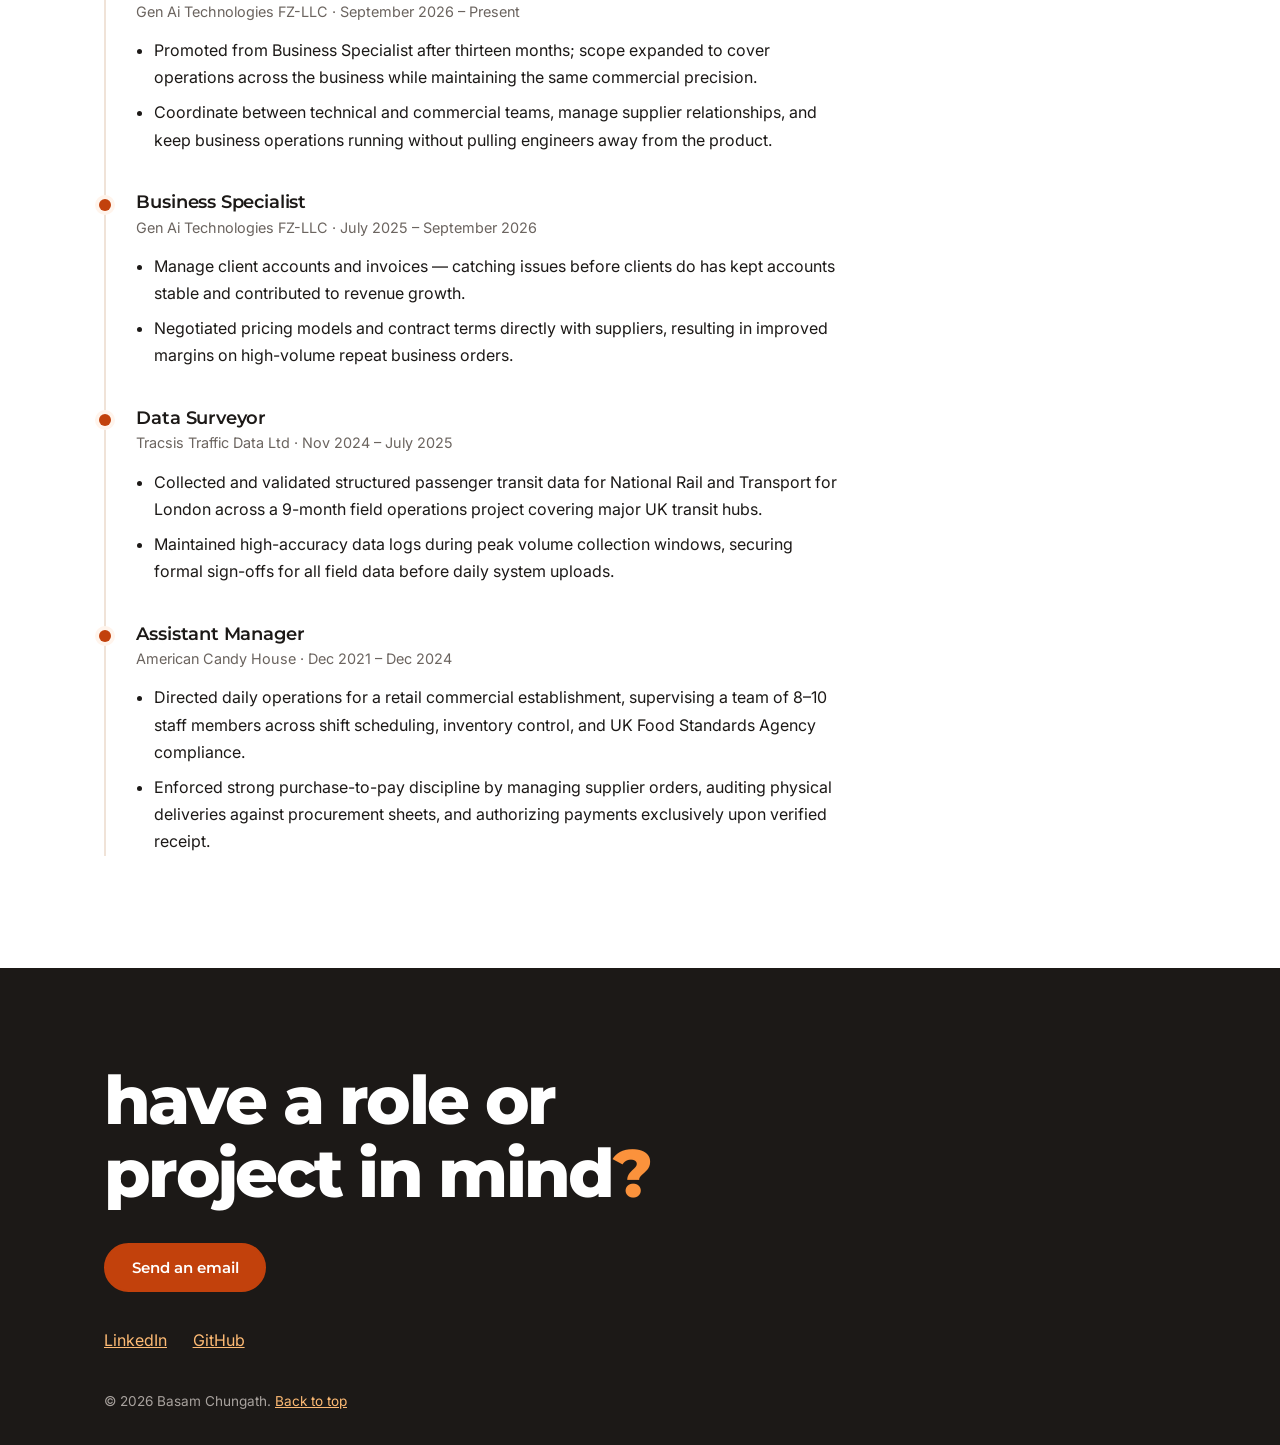
==== commit 9faf4e3c: "Update job end date for Operations Specialist" ====
--- a/index.html
+++ b/index.html
@@ -134,7 +134,7 @@
       <div class="timeline">
         <article class="job">
           <h3>Operations Specialist</h3>
-          <p class="job-meta">Gen Ai Technologies FZ-LLC · September 2025 – Present</p>
+          <p class="job-meta">Gen Ai Technologies FZ-LLC · September 2026 – Present</p>
           <ul>
             <li>Promoted from Business Specialist after thirteen months; scope expanded to cover operations across the business while maintaining the same commercial precision.</li>
             <li>Coordinate between technical and commercial teams, manage supplier relationships, and keep business operations running without pulling engineers away from the product.</li>
